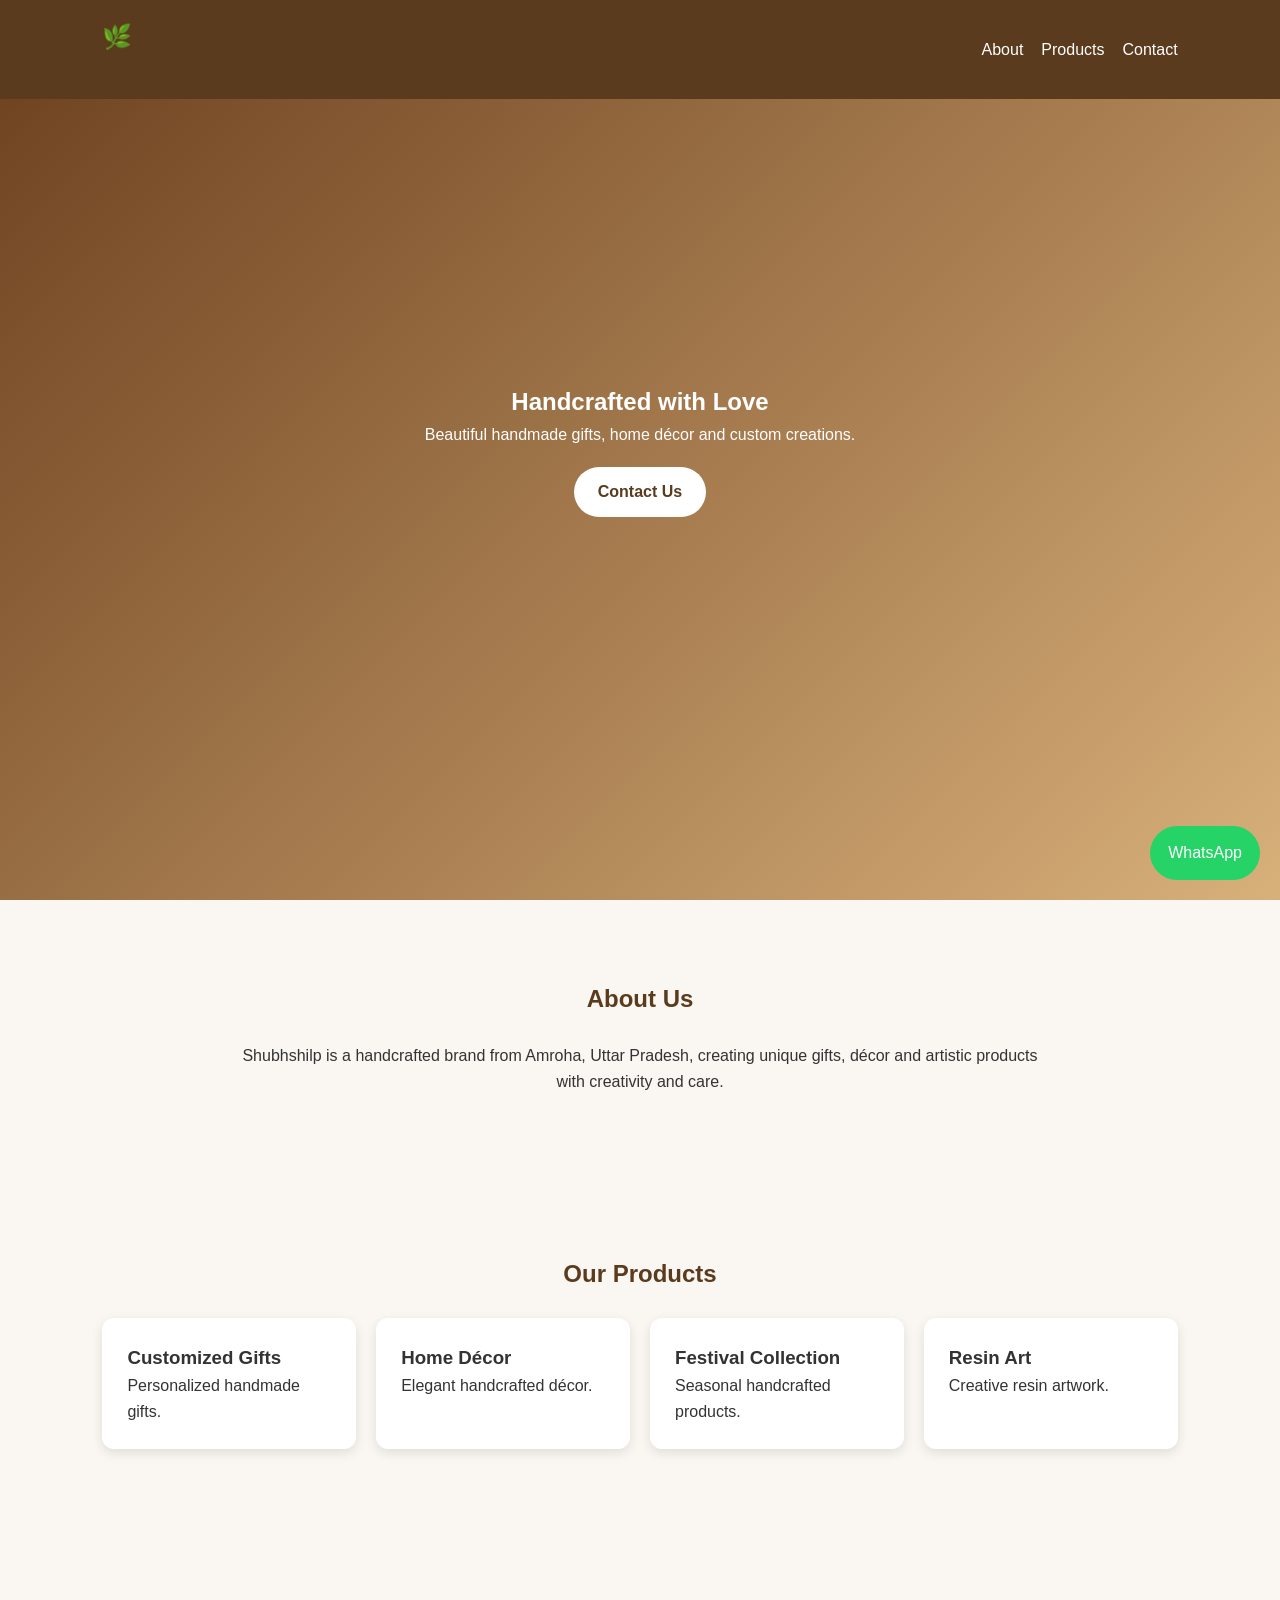
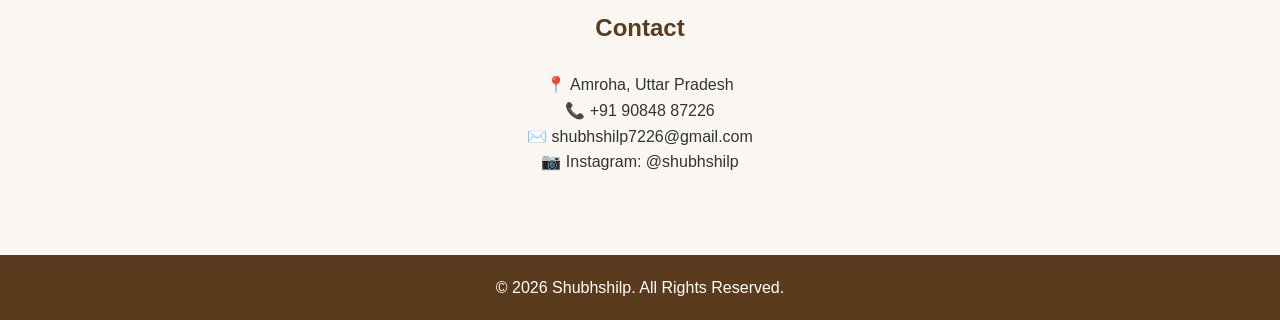
==== index.html @ 472c1803 "Add files via upload" ====
<!DOCTYPE html>
<html lang="en"><head><meta charset="UTF-8"><meta name="viewport" content="width=device-width,initial-scale=1">
<title>Shubhshilp | Handmade Crafts</title>
<style>
*{margin:0;padding:0;box-sizing:border-box}body{font-family:Arial,sans-serif;background:#faf7f2;color:#333;line-height:1.6}
header{position:fixed;top:0;width:100%;display:flex;justify-content:space-between;align-items:center;padding:18px 8%;background:#5b3b1d;color:#fff}
nav a{color:#fff;text-decoration:none;margin-left:18px}
.hero{height:100vh;display:flex;flex-direction:column;justify-content:center;align-items:center;text-align:center;background:linear-gradient(135deg,#6b3f1d,#d8b07a);color:#fff;padding:20px}
.btn{display:inline-block;margin-top:20px;background:#fff;color:#5b3b1d;padding:12px 24px;border-radius:30px;text-decoration:none;font-weight:bold}
section{padding:80px 8%}h2{text-align:center;margin-bottom:25px;color:#5b3b1d}
.grid{display:grid;grid-template-columns:repeat(auto-fit,minmax(220px,1fr));gap:20px}
.card{background:#fff;padding:25px;border-radius:12px;box-shadow:0 4px 12px rgba(0,0,0,.1)}
.contact{text-align:center}.wa{position:fixed;right:20px;bottom:20px;background:#25D366;color:#fff;text-decoration:none;padding:14px 18px;border-radius:30px}
footer{text-align:center;padding:20px;background:#5b3b1d;color:#fff}
@media(max-width:768px){header{flex-direction:column}.hero h1{font-size:2rem}}
</style></head>
<body>
<header><h2>🌿 Shubhshilp</h2><nav><a href="#about">About</a><a href="#products">Products</a><a href="#contact">Contact</a></nav></header>
<section class="hero"><h1>Handcrafted with Love</h1><p>Beautiful handmade gifts, home décor and custom creations.</p><a class="btn" href="#contact">Contact Us</a></section>
<section id="about"><h2>About Us</h2><p style="max-width:800px;margin:auto;text-align:center">Shubhshilp is a handcrafted brand from Amroha, Uttar Pradesh, creating unique gifts, décor and artistic products with creativity and care.</p></section>
<section id="products"><h2>Our Products</h2><div class="grid">
<div class="card"><h3>Customized Gifts</h3><p>Personalized handmade gifts.</p></div>
<div class="card"><h3>Home Décor</h3><p>Elegant handcrafted décor.</p></div>
<div class="card"><h3>Festival Collection</h3><p>Seasonal handcrafted products.</p></div>
<div class="card"><h3>Resin Art</h3><p>Creative resin artwork.</p></div>
</div></section>
<section id="contact" class="contact"><h2>Contact</h2>
<p>📍 Amroha, Uttar Pradesh</p>
<p>📞 +91 90848 87226</p>
<p>✉️ shubhshilp7226@gmail.com</p>
<p>📷 Instagram: @shubhshilp</p>
</section>
<a class="wa" href="https://wa.me/919084887226">WhatsApp</a>
<footer>© 2026 Shubhshilp. All Rights Reserved.</footer>
<script>
document.querySelectorAll('a[href^="#"]').forEach(a=>a.onclick=e=>{e.preventDefault();document.querySelector(a.getAttribute('href')).scrollIntoView({behavior:'smooth'});});
</script>
</body></html>
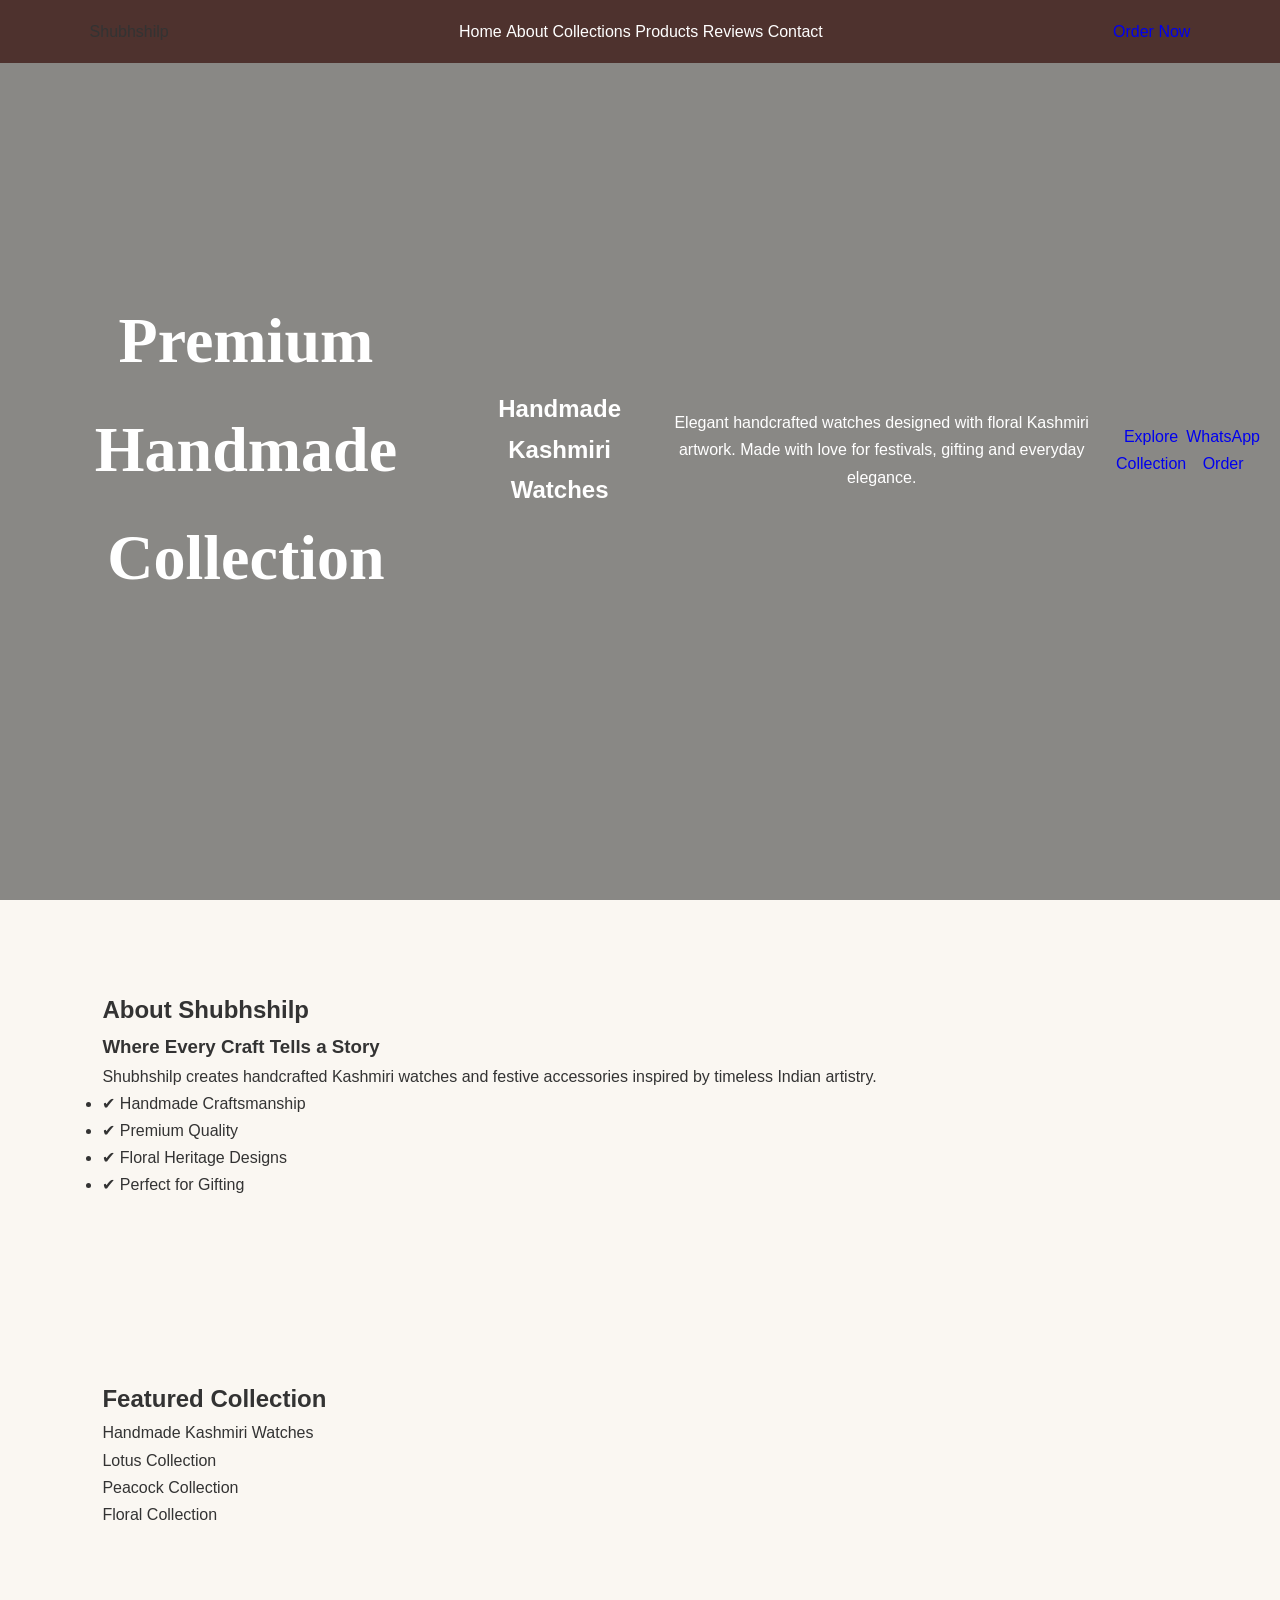
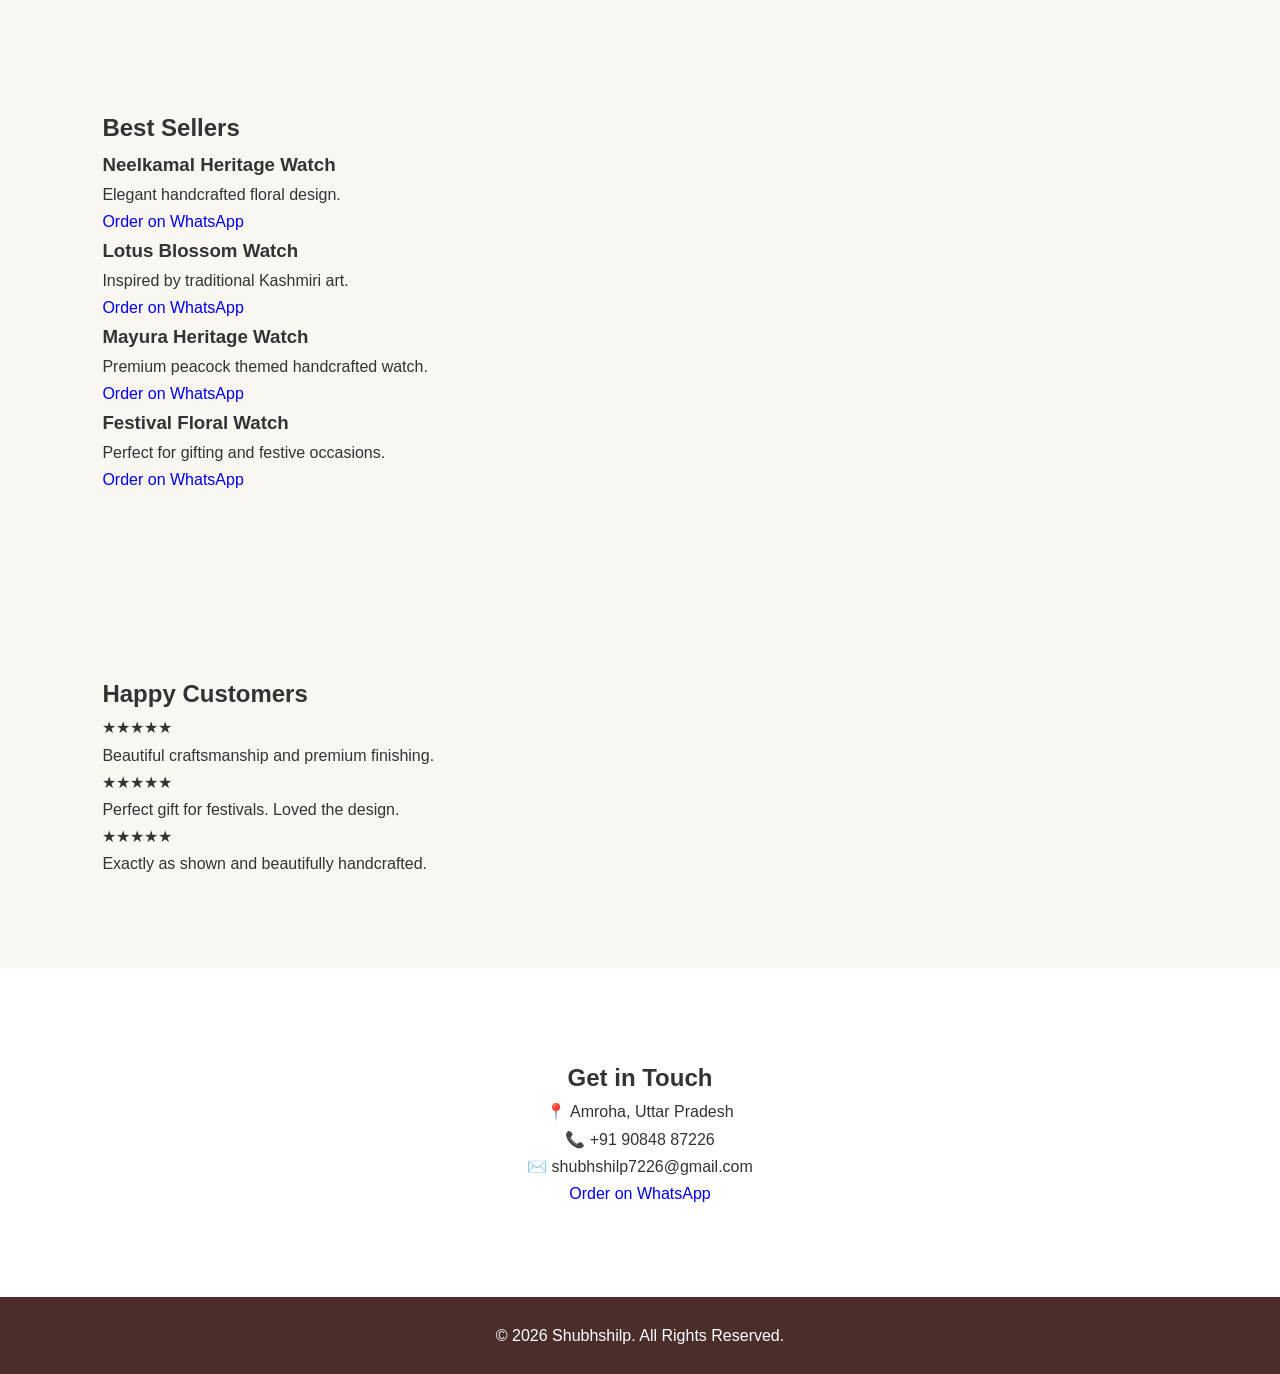
==== commit 7121adc1: "Add files via upload" ====
--- a/index.html
+++ b/index.html
@@ -1,38 +1,87 @@
 <!DOCTYPE html>
-<html lang="en"><head><meta charset="UTF-8"><meta name="viewport" content="width=device-width,initial-scale=1">
-<title>Shubhshilp | Handmade Crafts</title>
-<style>
-*{margin:0;padding:0;box-sizing:border-box}body{font-family:Arial,sans-serif;background:#faf7f2;color:#333;line-height:1.6}
-header{position:fixed;top:0;width:100%;display:flex;justify-content:space-between;align-items:center;padding:18px 8%;background:#5b3b1d;color:#fff}
-nav a{color:#fff;text-decoration:none;margin-left:18px}
-.hero{height:100vh;display:flex;flex-direction:column;justify-content:center;align-items:center;text-align:center;background:linear-gradient(135deg,#6b3f1d,#d8b07a);color:#fff;padding:20px}
-.btn{display:inline-block;margin-top:20px;background:#fff;color:#5b3b1d;padding:12px 24px;border-radius:30px;text-decoration:none;font-weight:bold}
-section{padding:80px 8%}h2{text-align:center;margin-bottom:25px;color:#5b3b1d}
-.grid{display:grid;grid-template-columns:repeat(auto-fit,minmax(220px,1fr));gap:20px}
-.card{background:#fff;padding:25px;border-radius:12px;box-shadow:0 4px 12px rgba(0,0,0,.1)}
-.contact{text-align:center}.wa{position:fixed;right:20px;bottom:20px;background:#25D366;color:#fff;text-decoration:none;padding:14px 18px;border-radius:30px}
-footer{text-align:center;padding:20px;background:#5b3b1d;color:#fff}
-@media(max-width:768px){header{flex-direction:column}.hero h1{font-size:2rem}}
-</style></head>
+<html lang="en">
+<head>
+<meta charset="UTF-8">
+<meta name="viewport" content="width=device-width, initial-scale=1.0">
+<title>Shubhshilp | Handmade Kashmiri Watches</title>
+<link rel="stylesheet" href="style.css">
+<script defer src="script.js"></script>
+</head>
 <body>
-<header><h2>🌿 Shubhshilp</h2><nav><a href="#about">About</a><a href="#products">Products</a><a href="#contact">Contact</a></nav></header>
-<section class="hero"><h1>Handcrafted with Love</h1><p>Beautiful handmade gifts, home décor and custom creations.</p><a class="btn" href="#contact">Contact Us</a></section>
-<section id="about"><h2>About Us</h2><p style="max-width:800px;margin:auto;text-align:center">Shubhshilp is a handcrafted brand from Amroha, Uttar Pradesh, creating unique gifts, décor and artistic products with creativity and care.</p></section>
-<section id="products"><h2>Our Products</h2><div class="grid">
-<div class="card"><h3>Customized Gifts</h3><p>Personalized handmade gifts.</p></div>
-<div class="card"><h3>Home Décor</h3><p>Elegant handcrafted décor.</p></div>
-<div class="card"><h3>Festival Collection</h3><p>Seasonal handcrafted products.</p></div>
-<div class="card"><h3>Resin Art</h3><p>Creative resin artwork.</p></div>
-</div></section>
-<section id="contact" class="contact"><h2>Contact</h2>
+
+<header class="header">
+<div class="logo">Shubhshilp</div>
+<nav>
+<a href="#home">Home</a>
+<a href="#about">About</a>
+<a href="#collections">Collections</a>
+<a href="#products">Products</a>
+<a href="#reviews">Reviews</a>
+<a href="#contact">Contact</a>
+</nav>
+<a href="https://wa.me/919084887226" class="btn">Order Now</a>
+</header>
+
+<section id="home" class="hero">
+<h1>Premium Handmade Collection</h1>
+<h2>Handmade Kashmiri Watches</h2>
+<p>Elegant handcrafted watches designed with floral Kashmiri artwork. Made with love for festivals, gifting and everyday elegance.</p>
+<a href="#products" class="btn">Explore Collection</a>
+<a href="https://wa.me/919084887226" class="btn">WhatsApp Order</a>
+</section>
+
+<section id="about">
+<h2>About Shubhshilp</h2>
+<h3>Where Every Craft Tells a Story</h3>
+<p>Shubhshilp creates handcrafted Kashmiri watches and festive accessories inspired by timeless Indian artistry.</p>
+<ul>
+<li>✔ Handmade Craftsmanship</li>
+<li>✔ Premium Quality</li>
+<li>✔ Floral Heritage Designs</li>
+<li>✔ Perfect for Gifting</li>
+</ul>
+</section>
+
+<section id="collections">
+<h2>Featured Collection</h2>
+<div class="cards">
+<div class="card">Handmade Kashmiri Watches</div>
+<div class="card">Lotus Collection</div>
+<div class="card">Peacock Collection</div>
+<div class="card">Floral Collection</div>
+</div>
+</section>
+
+<section id="products">
+<h2>Best Sellers</h2>
+<div class="cards">
+<div class="card"><h3>Neelkamal Heritage Watch</h3><p>Elegant handcrafted floral design.</p><a href="https://wa.me/919084887226">Order on WhatsApp</a></div>
+<div class="card"><h3>Lotus Blossom Watch</h3><p>Inspired by traditional Kashmiri art.</p><a href="https://wa.me/919084887226">Order on WhatsApp</a></div>
+<div class="card"><h3>Mayura Heritage Watch</h3><p>Premium peacock themed handcrafted watch.</p><a href="https://wa.me/919084887226">Order on WhatsApp</a></div>
+<div class="card"><h3>Festival Floral Watch</h3><p>Perfect for gifting and festive occasions.</p><a href="https://wa.me/919084887226">Order on WhatsApp</a></div>
+</div>
+</section>
+
+<section id="reviews">
+<h2>Happy Customers</h2>
+<div class="cards">
+<div class="card">★★★★★<p>Beautiful craftsmanship and premium finishing.</p></div>
+<div class="card">★★★★★<p>Perfect gift for festivals. Loved the design.</p></div>
+<div class="card">★★★★★<p>Exactly as shown and beautifully handcrafted.</p></div>
+</div>
+</section>
+
+<section id="contact">
+<h2>Get in Touch</h2>
 <p>📍 Amroha, Uttar Pradesh</p>
 <p>📞 +91 90848 87226</p>
 <p>✉️ shubhshilp7226@gmail.com</p>
-<p>📷 Instagram: @shubhshilp</p>
+<a href="https://wa.me/919084887226" class="btn">Order on WhatsApp</a>
 </section>
-<a class="wa" href="https://wa.me/919084887226">WhatsApp</a>
-<footer>© 2026 Shubhshilp. All Rights Reserved.</footer>
-<script>
-document.querySelectorAll('a[href^="#"]').forEach(a=>a.onclick=e=>{e.preventDefault();document.querySelector(a.getAttribute('href')).scrollIntoView({behavior:'smooth'});});
-</script>
-</body></html>+
+<footer>
+<p>© 2026 Shubhshilp. All Rights Reserved.</p>
+</footer>
+
+</body>
+</html>
--- a/style.css
+++ b/style.css
@@ -0,0 +1,194 @@
+/* ========= SHUBHSHILP PREMIUM ========= */
+*{margin:0;padding:0;box-sizing:border-box}
+html{scroll-behavior:smooth}
+body{
+font-family:'Poppins',sans-serif;
+background:#faf7f2;
+color:#333;
+line-height:1.7;
+}
+img{max-width:100%;display:block}
+a{text-decoration:none}
+
+.header{
+position:fixed;
+top:0;
+left:0;
+width:100%;
+display:flex;
+justify-content:space-between;
+align-items:center;
+padding:18px 7%;
+background:rgba(75,46,42,.95);
+backdrop-filter:blur(8px);
+z-index:1000;
+}
+
+.logo{display:flex;align-items:center;gap:10px}
+.logo img{width:55px;height:55px;border-radius:50%}
+.logo h2{
+font-family:'Cinzel',serif;
+color:#fff;
+}
+
+nav ul{
+display:flex;
+list-style:none;
+gap:28px;
+}
+
+nav a{
+color:#fff;
+font-weight:500;
+transition:.3s;
+}
+
+nav a:hover{color:#d8b46b}
+
+.order-btn,
+.primary-btn{
+background:#c8a24a;
+color:#fff;
+padding:12px 24px;
+border-radius:30px;
+transition:.3s;
+display:inline-block;
+}
+
+.secondary-btn{
+border:2px solid #fff;
+padding:12px 24px;
+border-radius:30px;
+color:#fff;
+display:inline-block;
+margin-left:12px;
+}
+
+.order-btn:hover,
+.primary-btn:hover{
+background:#a27d28;
+}
+
+.hero{
+height:100vh;
+display:flex;
+justify-content:center;
+align-items:center;
+text-align:center;
+padding:120px 20px;
+background:linear-gradient(rgba(0,0,0,.45),rgba(0,0,0,.45)),url("images/hero.jpg") center/cover;
+color:#fff;
+}
+
+.hero h1{
+font-family:'Cinzel',serif;
+font-size:4rem;
+margin:15px 0;
+}
+
+.hero span{color:#e7c46c}
+
+.container{
+max-width:1200px;
+margin:auto;
+display:grid;
+grid-template-columns:1fr 1fr;
+gap:50px;
+align-items:center;
+}
+
+section{padding:90px 8%}
+
+.section-title{
+text-align:center;
+margin-bottom:50px;
+}
+
+.section-title h5{
+color:#b68d35;
+letter-spacing:2px;
+}
+
+.section-title h2{
+font-family:'Cinzel',serif;
+font-size:2.4rem;
+color:#4b2e2a;
+}
+
+.collection-grid,
+.products-grid,
+.review-grid{
+display:grid;
+grid-template-columns:repeat(auto-fit,minmax(250px,1fr));
+gap:28px;
+}
+
+.collection-card,
+.product-card,
+.review-card{
+background:#fff;
+border-radius:18px;
+overflow:hidden;
+box-shadow:0 10px 25px rgba(0,0,0,.08);
+transition:.35s;
+}
+
+.collection-card:hover,
+.product-card:hover,
+.review-card:hover{
+transform:translateY(-8px);
+}
+
+.collection-card h3,
+.product-card h3{
+padding:18px;
+font-family:'Cinzel',serif;
+}
+
+.product-card p,
+.review-card p{
+padding:0 18px 18px;
+}
+
+.buy-btn{
+display:block;
+margin:0 18px 18px;
+background:#25D366;
+color:#fff;
+text-align:center;
+padding:12px;
+border-radius:10px;
+}
+
+#contact{
+text-align:center;
+background:#fff;
+}
+
+footer{
+background:#4b2e2a;
+color:#fff;
+text-align:center;
+padding:25px;
+}
+
+@media(max-width:900px){
+.container{grid-template-columns:1fr}
+.header{
+flex-direction:column;
+gap:12px;
+}
+nav ul{
+flex-wrap:wrap;
+justify-content:center;
+gap:14px;
+}
+.hero h1{font-size:2.5rem}
+.hero-buttons{
+display:flex;
+flex-direction:column;
+gap:12px;
+align-items:center;
+}
+.secondary-btn{margin-left:0}
+}
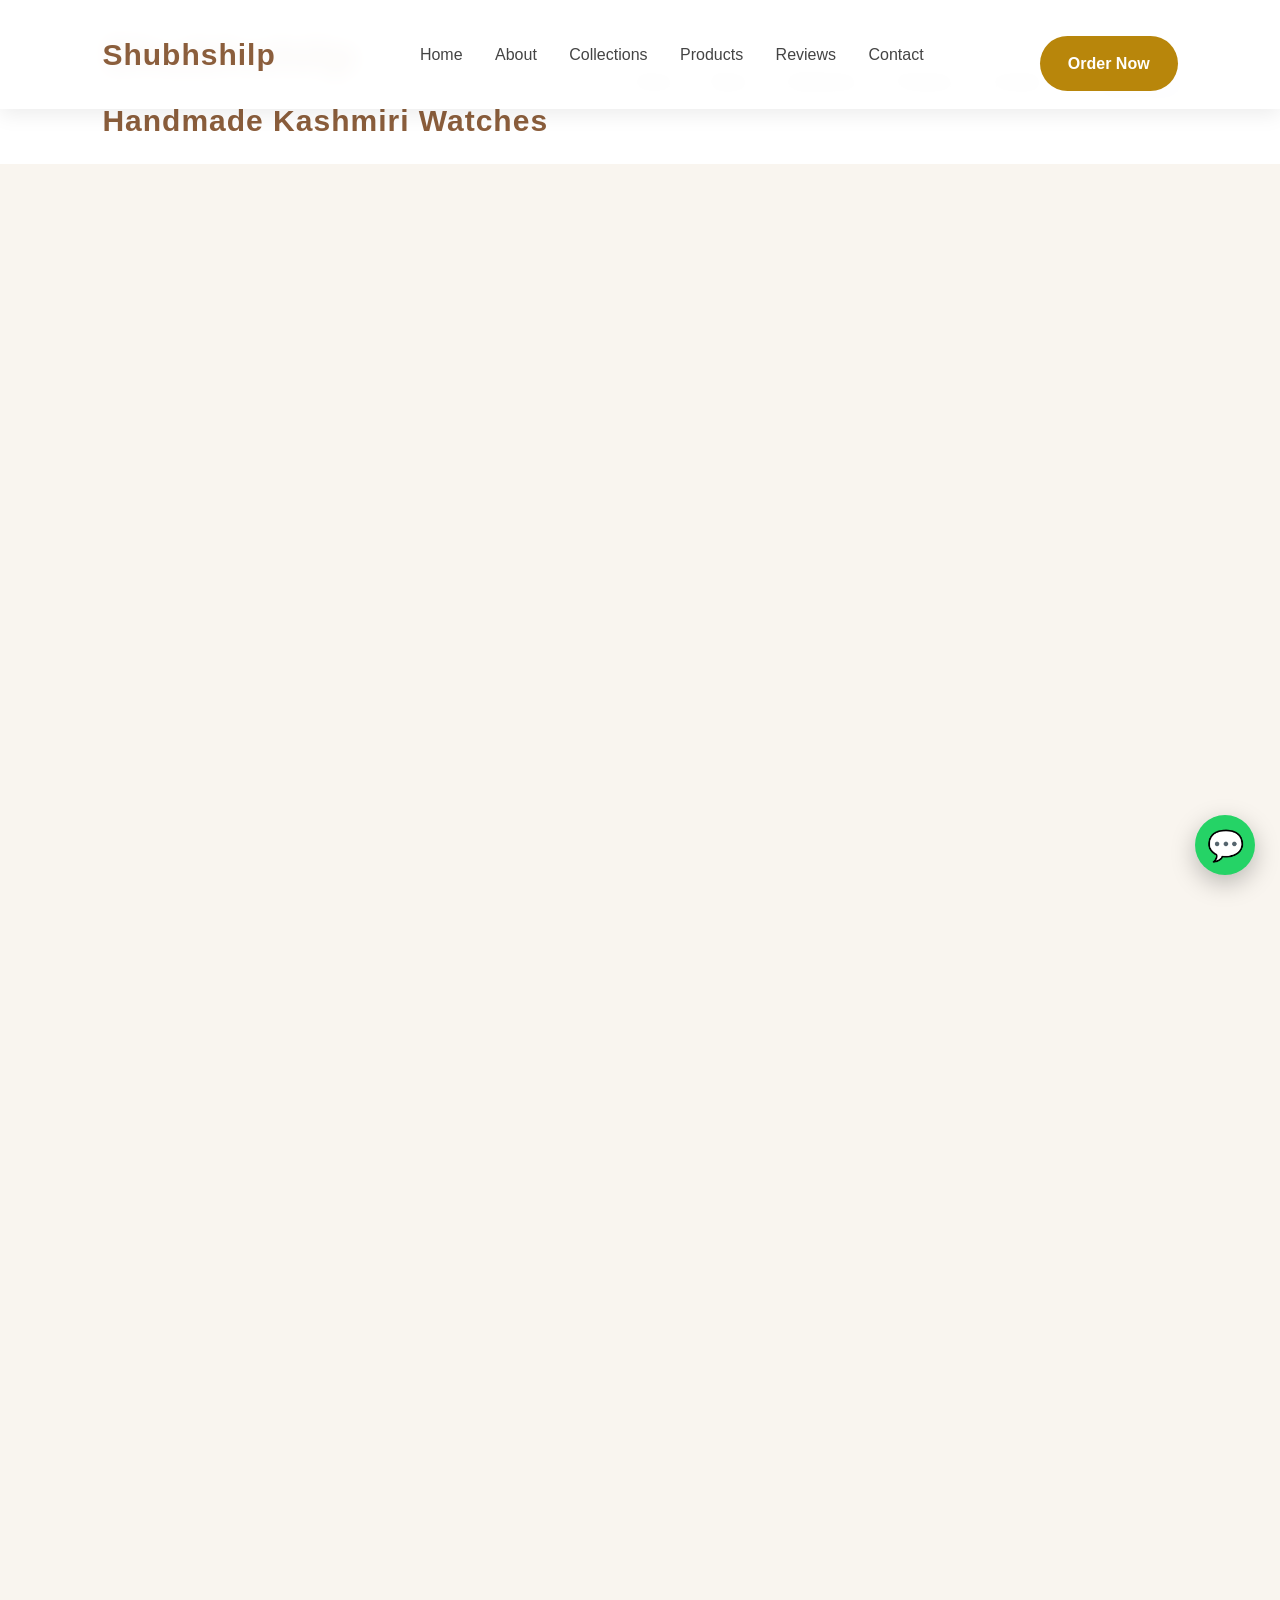
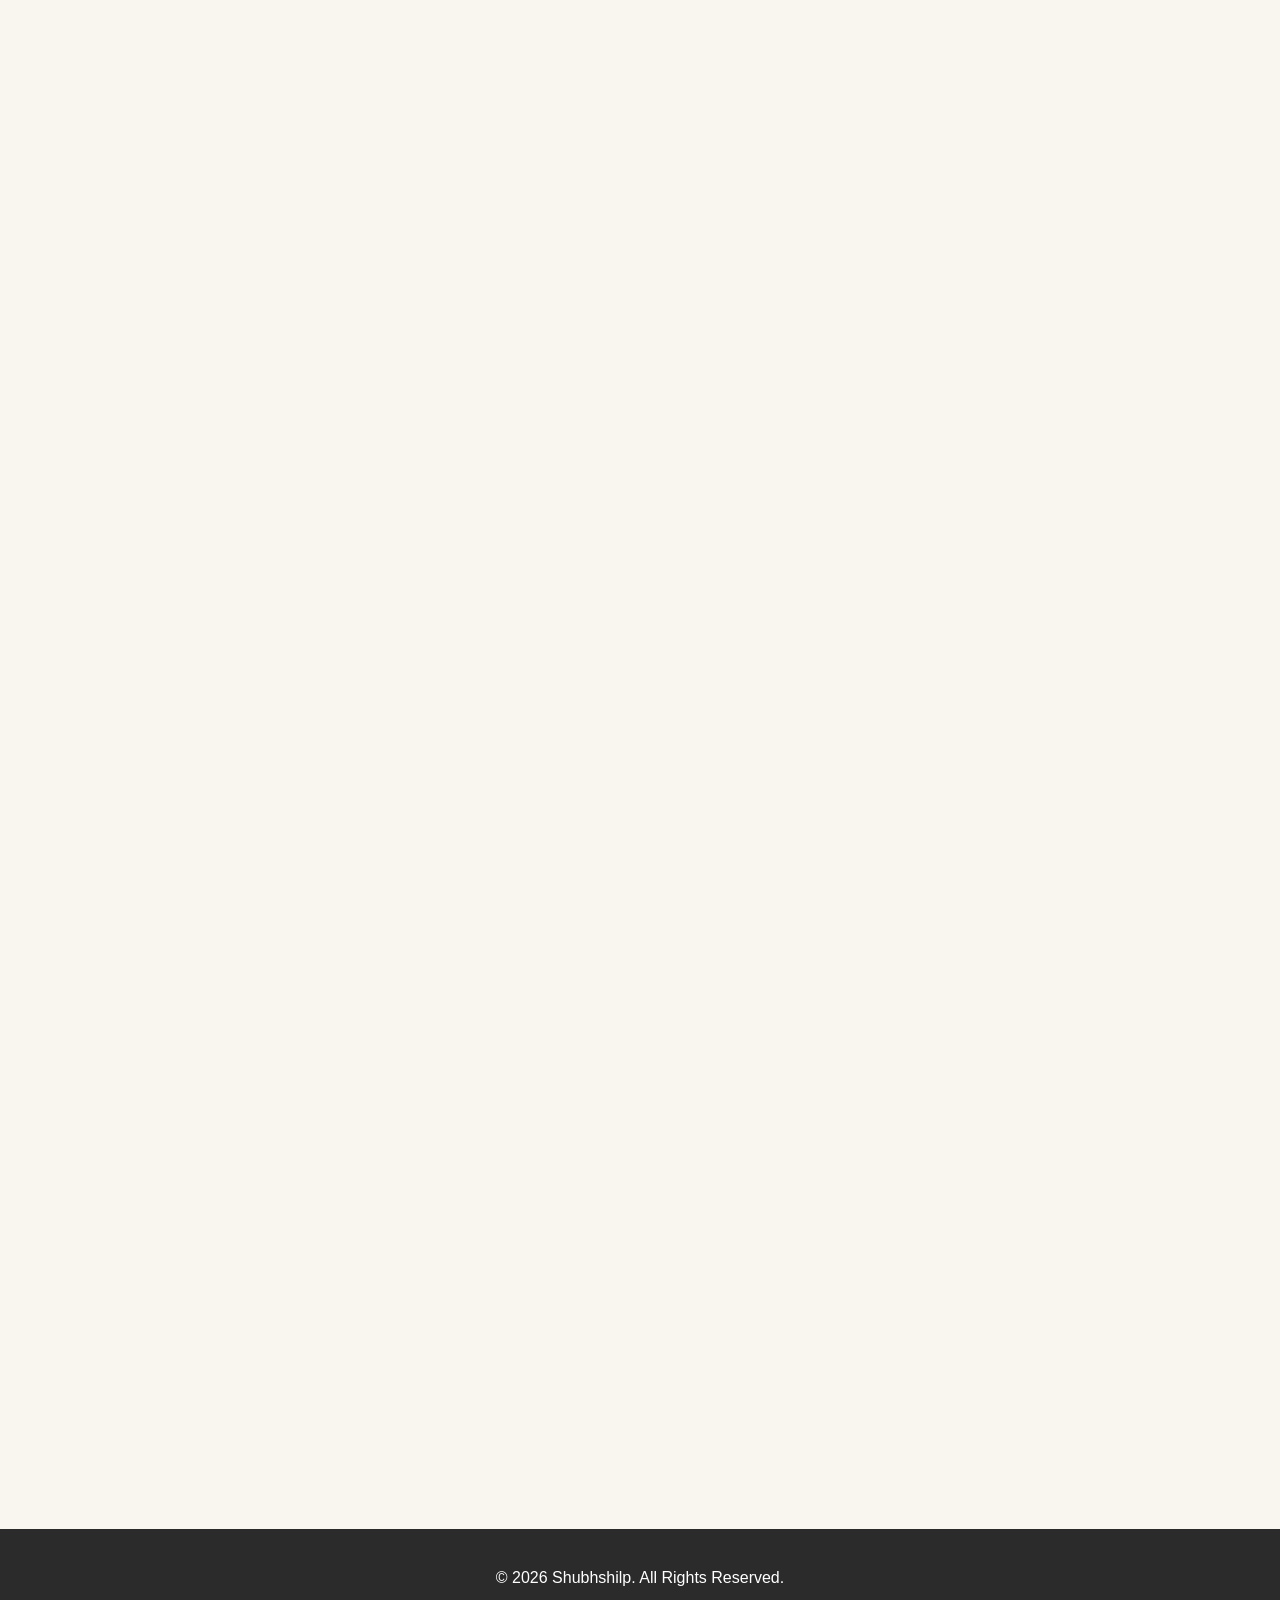
==== commit 70c6d07e: "Update index.html" ====
--- a/index.html
+++ b/index.html
@@ -1,4 +1,135 @@
 <!DOCTYPE html>
+<html lang="en">
+<head>
+<meta charset="UTF-8">
+<meta name="viewport" content="width=device-width, initial-scale=1.0">
+
+<title>Shubhshilp | Handmade Kashmiri Watches</title>
+
+<meta name="description" content="Premium Handmade Kashmiri Watches & Handcrafted Gift Collections">
+
+<link rel="preconnect" href="https://fonts.googleapis.com">
+<link rel="preconnect" href="https://fonts.gstatic.com" crossorigin>
+
+<link href="https://fonts.googleapis.com/css2?family=Cinzel:wght@500;600;700&family=Poppins:wght@300;400;500;600&display=swap" rel="stylesheet">
+
+<link rel="stylesheet" href="style.css">
+<script defer src="script.js"></script>
+</head>
+
+<body>
+
+<header class="header">
+
+<div class="logo">
+<h2>Shubhshilp</h2>
+<p>Handmade Kashmiri Watches</p>
+</div>
+
+<nav>
+
+<a href="#home">Home</a>
+
+<a href="#about">About</a>
+
+<a href="#collections">Collections</a>
+
+<a href="#products">Products</a>
+
+<a href="#contact">Contact</a>
+
+</nav>
+
+<a class="order-btn" href="https://wa.me/919084887226">
+Order Now
+</a>
+
+</header>
+
+<section id="home" class="hero">
+
+<div class="hero-content">
+
+<h4>Premium Handmade Collection</h4>
+
+<h1>
+Where Every Craft
+<span>Tells A Story</span>
+</h1>
+
+<p>
+Elegant handcrafted Kashmiri watches inspired by timeless Indian artistry.
+Perfect for gifting, festivals and everyday elegance.
+</p>
+
+<div class="hero-buttons">
+
+<a href="#products" class="primary-btn">
+Explore Collection
+</a>
+
+<a href="https://wa.me/919084887226"
+class="secondary-btn">
+
+WhatsApp Order
+
+</a>
+
+</div>
+
+</div>
+
+<div class="scroll-indicator">
+Scroll ↓
+</div>
+
+</section>
+
+<section id="about">
+
+<div class="container">
+
+<div class="about-content">
+
+<h5>About Us</h5>
+
+<h2>Crafted With Tradition & Passion</h2>
+
+<p>
+
+Shubhshilp celebrates the beauty of Kashmiri craftsmanship by creating
+handmade floral watches that blend traditional artistry with modern elegance.
+
+Every piece is carefully handcrafted to make every celebration memorable.
+
+</p>
+
+<ul>
+
+<li>✔ Handmade Craftsmanship</li>
+
+<li>✔ Premium Quality</li>
+
+<li>✔ Elegant Floral Designs</li>
+
+<li>✔ Perfect Gift Collection</li>
+
+</ul>
+
+</div>
+
+<div class="about-image">
+
+<img src="images/hero.jpg" alt="Handmade Kashmiri Watch">
+
+</div>
+
+</div>
+
+</section>
+  
+  
+  <!DOCTYPE html>
 <html lang="en">
 <head>
 <meta charset="UTF-8">
@@ -85,3 +216,4 @@
 
 </body>
 </html>
+<!-- Update -->
--- a/style.css
+++ b/style.css
@@ -1,14 +1,23 @@
-/* ========= SHUBHSHILP PREMIUM ========= */
-*{margin:0;padding:0;box-sizing:border-box}
-html{scroll-behavior:smooth}
+/* ===== SHUBHSHILP V2.0 ===== */
+
+*{
+margin:0;
+padding:0;
+box-sizing:border-box;
+font-family:'Poppins',sans-serif;
+}
+
+html{
+scroll-behavior:smooth;
+}
+
 body{
-font-family:'Poppins',sans-serif;
-background:#faf7f2;
+background:#f9f5ef;
 color:#333;
 line-height:1.7;
 }
-img{max-width:100%;display:block}
-a{text-decoration:none}
+
+/* HEADER */
 
 .header{
 position:fixed;
@@ -18,177 +27,182 @@
 display:flex;
 justify-content:space-between;
 align-items:center;
-padding:18px 7%;
-background:rgba(75,46,42,.95);
-backdrop-filter:blur(8px);
+padding:18px 8%;
+background:rgba(255,255,255,.95);
+backdrop-filter:blur(10px);
 z-index:1000;
-}
-
-.logo{display:flex;align-items:center;gap:10px}
-.logo img{width:55px;height:55px;border-radius:50%}
-.logo h2{
-font-family:'Cinzel',serif;
-color:#fff;
-}
-
-nav ul{
-display:flex;
-list-style:none;
-gap:28px;
+box-shadow:0 5px 20px rgba(0,0,0,.08);
+}
+
+.logo{
+font-size:30px;
+font-weight:700;
+color:#8b5e3c;
+letter-spacing:1px;
 }
 
 nav a{
-color:#fff;
+text-decoration:none;
+margin-left:28px;
+color:#444;
 font-weight:500;
 transition:.3s;
 }
 
-nav a:hover{color:#d8b46b}
-
-.order-btn,
-.primary-btn{
-background:#c8a24a;
-color:#fff;
-padding:12px 24px;
-border-radius:30px;
+nav a:hover{
+color:#b8860b;
+}
+
+/* BUTTON */
+
+.btn{
+display:inline-block;
+margin-top:18px;
+padding:14px 28px;
+background:#b8860b;
+color:white;
+text-decoration:none;
+border-radius:40px;
 transition:.3s;
-display:inline-block;
-}
-
-.secondary-btn{
-border:2px solid #fff;
-padding:12px 24px;
-border-radius:30px;
-color:#fff;
-display:inline-block;
-margin-left:12px;
-}
-
-.order-btn:hover,
-.primary-btn:hover{
-background:#a27d28;
-}
+font-weight:600;
+}
+
+.btn:hover{
+background:#8b6508;
+transform:translateY(-3px);
+}
+
+/* HERO */
 
 .hero{
 height:100vh;
 display:flex;
+flex-direction:column;
 justify-content:center;
 align-items:center;
 text-align:center;
-padding:120px 20px;
-background:linear-gradient(rgba(0,0,0,.45),rgba(0,0,0,.45)),url("images/hero.jpg") center/cover;
-color:#fff;
+padding:40px;
+background:linear-gradient(rgba(0,0,0,.45),rgba(0,0,0,.45)),
+url("images/hero.jpg") center/cover;
+color:white;
 }
 
 .hero h1{
-font-family:'Cinzel',serif;
-font-size:4rem;
-margin:15px 0;
-}
-
-.hero span{color:#e7c46c}
-
-.container{
-max-width:1200px;
-margin:auto;
+font-size:60px;
+margin-bottom:20px;
+}
+
+.hero p{
+font-size:22px;
+max-width:750px;
+}
+
+/* SECTIONS */
+
+section{
+padding:90px 10%;
+}
+
+section h2{
+text-align:center;
+font-size:42px;
+color:#8b5e3c;
+margin-bottom:45px;
+}
+
+/* PRODUCT GRID */
+
+.cards{
 display:grid;
-grid-template-columns:1fr 1fr;
-gap:50px;
-align-items:center;
-}
-
-section{padding:90px 8%}
-
-.section-title{
+grid-template-columns:repeat(auto-fit,minmax(280px,1fr));
+gap:30px;
+}
+
+.card{
+background:white;
+border-radius:20px;
+overflow:hidden;
+box-shadow:0 10px 30px rgba(0,0,0,.08);
+transition:.35s;
+}
+
+.card:hover{
+transform:translateY(-10px);
+}
+
+.card img{
+width:100%;
+height:260px;
+object-fit:cover;
+}
+
+.card h3{
+padding:18px;
+font-size:24px;
+color:#8b5e3c;
+}
+
+.card p{
+padding:0 18px 22px;
+}
+
+/* REVIEW */
+
+.review{
+background:white;
+padding:25px;
+border-left:5px solid #b8860b;
+border-radius:12px;
+}
+
+/* FOOTER */
+
+footer{
+background:#2b2b2b;
+color:white;
 text-align:center;
-margin-bottom:50px;
-}
-
-.section-title h5{
-color:#b68d35;
-letter-spacing:2px;
-}
-
-.section-title h2{
-font-family:'Cinzel',serif;
-font-size:2.4rem;
-color:#4b2e2a;
-}
-
-.collection-grid,
-.products-grid,
-.review-grid{
-display:grid;
-grid-template-columns:repeat(auto-fit,minmax(250px,1fr));
-gap:28px;
-}
-
-.collection-card,
-.product-card,
-.review-card{
-background:#fff;
-border-radius:18px;
-overflow:hidden;
-box-shadow:0 10px 25px rgba(0,0,0,.08);
-transition:.35s;
-}
-
-.collection-card:hover,
-.product-card:hover,
-.review-card:hover{
-transform:translateY(-8px);
-}
-
-.collection-card h3,
-.product-card h3{
-padding:18px;
-font-family:'Cinzel',serif;
-}
-
-.product-card p,
-.review-card p{
-padding:0 18px 18px;
-}
-
-.buy-btn{
-display:block;
-margin:0 18px 18px;
-background:#25D366;
-color:#fff;
-text-align:center;
-padding:12px;
-border-radius:10px;
-}
-
-#contact{
-text-align:center;
-background:#fff;
-}
-
-footer{
-background:#4b2e2a;
-color:#fff;
-text-align:center;
-padding:25px;
-}
-
-@media(max-width:900px){
-.container{grid-template-columns:1fr}
+padding:35px;
+margin-top:50px;
+}
+
+/* MOBILE */
+
+@media(max-width:768px){
+
 .header{
 flex-direction:column;
-gap:12px;
-}
-nav ul{
-flex-wrap:wrap;
-justify-content:center;
-gap:14px;
-}
-.hero h1{font-size:2.5rem}
-.hero-buttons{
-display:flex;
-flex-direction:column;
-gap:12px;
-align-items:center;
-}
-.secondary-btn{margin-left:0}
-}
+padding:15px;
+}
+
+nav{
+margin-top:15px;
+}
+
+nav a{
+display:inline-block;
+margin:8px;
+}
+
+.hero h1{
+font-size:36px;
+}
+
+.hero p{
+font-size:18px;
+}
+
+section{
+padding:70px 20px;
+}
+
+}
+.hidden{
+opacity:0;
+transform:translateY(50px);
+transition:all .8s ease;
+}
+
+.show{
+opacity:1;
+transform:translateY(0);
+}
--- a/style.css
+++ b/style.css
@@ -1,14 +1,23 @@
-/* ========= SHUBHSHILP PREMIUM ========= */
-*{margin:0;padding:0;box-sizing:border-box}
-html{scroll-behavior:smooth}
+/* ===== SHUBHSHILP V2.0 ===== */
+
+*{
+margin:0;
+padding:0;
+box-sizing:border-box;
+font-family:'Poppins',sans-serif;
+}
+
+html{
+scroll-behavior:smooth;
+}
+
 body{
-font-family:'Poppins',sans-serif;
-background:#faf7f2;
+background:#f9f5ef;
 color:#333;
 line-height:1.7;
 }
-img{max-width:100%;display:block}
-a{text-decoration:none}
+
+/* HEADER */
 
 .header{
 position:fixed;
@@ -18,177 +27,182 @@
 display:flex;
 justify-content:space-between;
 align-items:center;
-padding:18px 7%;
-background:rgba(75,46,42,.95);
-backdrop-filter:blur(8px);
+padding:18px 8%;
+background:rgba(255,255,255,.95);
+backdrop-filter:blur(10px);
 z-index:1000;
-}
-
-.logo{display:flex;align-items:center;gap:10px}
-.logo img{width:55px;height:55px;border-radius:50%}
-.logo h2{
-font-family:'Cinzel',serif;
-color:#fff;
-}
-
-nav ul{
-display:flex;
-list-style:none;
-gap:28px;
+box-shadow:0 5px 20px rgba(0,0,0,.08);
+}
+
+.logo{
+font-size:30px;
+font-weight:700;
+color:#8b5e3c;
+letter-spacing:1px;
 }
 
 nav a{
-color:#fff;
+text-decoration:none;
+margin-left:28px;
+color:#444;
 font-weight:500;
 transition:.3s;
 }
 
-nav a:hover{color:#d8b46b}
-
-.order-btn,
-.primary-btn{
-background:#c8a24a;
-color:#fff;
-padding:12px 24px;
-border-radius:30px;
+nav a:hover{
+color:#b8860b;
+}
+
+/* BUTTON */
+
+.btn{
+display:inline-block;
+margin-top:18px;
+padding:14px 28px;
+background:#b8860b;
+color:white;
+text-decoration:none;
+border-radius:40px;
 transition:.3s;
-display:inline-block;
-}
-
-.secondary-btn{
-border:2px solid #fff;
-padding:12px 24px;
-border-radius:30px;
-color:#fff;
-display:inline-block;
-margin-left:12px;
-}
-
-.order-btn:hover,
-.primary-btn:hover{
-background:#a27d28;
-}
+font-weight:600;
+}
+
+.btn:hover{
+background:#8b6508;
+transform:translateY(-3px);
+}
+
+/* HERO */
 
 .hero{
 height:100vh;
 display:flex;
+flex-direction:column;
 justify-content:center;
 align-items:center;
 text-align:center;
-padding:120px 20px;
-background:linear-gradient(rgba(0,0,0,.45),rgba(0,0,0,.45)),url("images/hero.jpg") center/cover;
-color:#fff;
+padding:40px;
+background:linear-gradient(rgba(0,0,0,.45),rgba(0,0,0,.45)),
+url("images/hero.jpg") center/cover;
+color:white;
 }
 
 .hero h1{
-font-family:'Cinzel',serif;
-font-size:4rem;
-margin:15px 0;
-}
-
-.hero span{color:#e7c46c}
-
-.container{
-max-width:1200px;
-margin:auto;
+font-size:60px;
+margin-bottom:20px;
+}
+
+.hero p{
+font-size:22px;
+max-width:750px;
+}
+
+/* SECTIONS */
+
+section{
+padding:90px 10%;
+}
+
+section h2{
+text-align:center;
+font-size:42px;
+color:#8b5e3c;
+margin-bottom:45px;
+}
+
+/* PRODUCT GRID */
+
+.cards{
 display:grid;
-grid-template-columns:1fr 1fr;
-gap:50px;
-align-items:center;
-}
-
-section{padding:90px 8%}
-
-.section-title{
+grid-template-columns:repeat(auto-fit,minmax(280px,1fr));
+gap:30px;
+}
+
+.card{
+background:white;
+border-radius:20px;
+overflow:hidden;
+box-shadow:0 10px 30px rgba(0,0,0,.08);
+transition:.35s;
+}
+
+.card:hover{
+transform:translateY(-10px);
+}
+
+.card img{
+width:100%;
+height:260px;
+object-fit:cover;
+}
+
+.card h3{
+padding:18px;
+font-size:24px;
+color:#8b5e3c;
+}
+
+.card p{
+padding:0 18px 22px;
+}
+
+/* REVIEW */
+
+.review{
+background:white;
+padding:25px;
+border-left:5px solid #b8860b;
+border-radius:12px;
+}
+
+/* FOOTER */
+
+footer{
+background:#2b2b2b;
+color:white;
 text-align:center;
-margin-bottom:50px;
-}
-
-.section-title h5{
-color:#b68d35;
-letter-spacing:2px;
-}
-
-.section-title h2{
-font-family:'Cinzel',serif;
-font-size:2.4rem;
-color:#4b2e2a;
-}
-
-.collection-grid,
-.products-grid,
-.review-grid{
-display:grid;
-grid-template-columns:repeat(auto-fit,minmax(250px,1fr));
-gap:28px;
-}
-
-.collection-card,
-.product-card,
-.review-card{
-background:#fff;
-border-radius:18px;
-overflow:hidden;
-box-shadow:0 10px 25px rgba(0,0,0,.08);
-transition:.35s;
-}
-
-.collection-card:hover,
-.product-card:hover,
-.review-card:hover{
-transform:translateY(-8px);
-}
-
-.collection-card h3,
-.product-card h3{
-padding:18px;
-font-family:'Cinzel',serif;
-}
-
-.product-card p,
-.review-card p{
-padding:0 18px 18px;
-}
-
-.buy-btn{
-display:block;
-margin:0 18px 18px;
-background:#25D366;
-color:#fff;
-text-align:center;
-padding:12px;
-border-radius:10px;
-}
-
-#contact{
-text-align:center;
-background:#fff;
-}
-
-footer{
-background:#4b2e2a;
-color:#fff;
-text-align:center;
-padding:25px;
-}
-
-@media(max-width:900px){
-.container{grid-template-columns:1fr}
+padding:35px;
+margin-top:50px;
+}
+
+/* MOBILE */
+
+@media(max-width:768px){
+
 .header{
 flex-direction:column;
-gap:12px;
-}
-nav ul{
-flex-wrap:wrap;
-justify-content:center;
-gap:14px;
-}
-.hero h1{font-size:2.5rem}
-.hero-buttons{
-display:flex;
-flex-direction:column;
-gap:12px;
-align-items:center;
-}
-.secondary-btn{margin-left:0}
-}
+padding:15px;
+}
+
+nav{
+margin-top:15px;
+}
+
+nav a{
+display:inline-block;
+margin:8px;
+}
+
+.hero h1{
+font-size:36px;
+}
+
+.hero p{
+font-size:18px;
+}
+
+section{
+padding:70px 20px;
+}
+
+}
+.hidden{
+opacity:0;
+transform:translateY(50px);
+transition:all .8s ease;
+}
+
+.show{
+opacity:1;
+transform:translateY(0);
+}
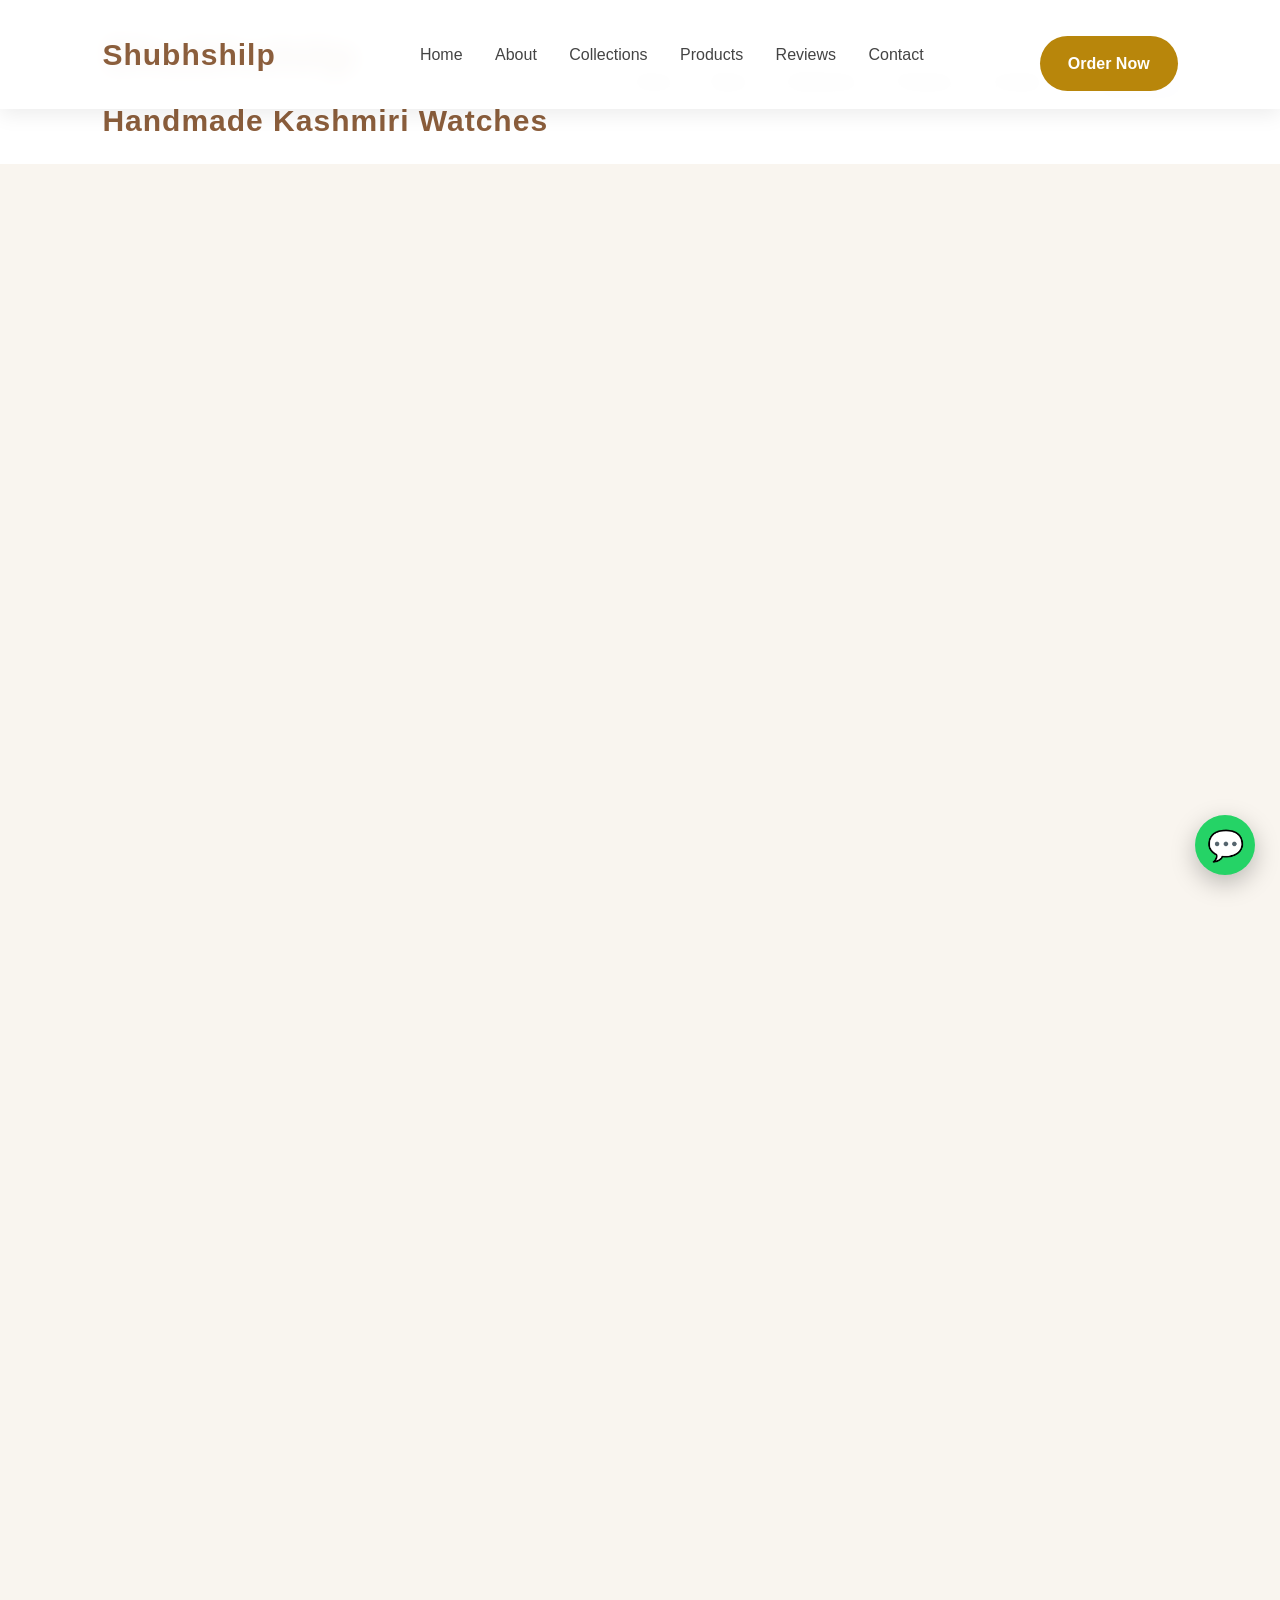
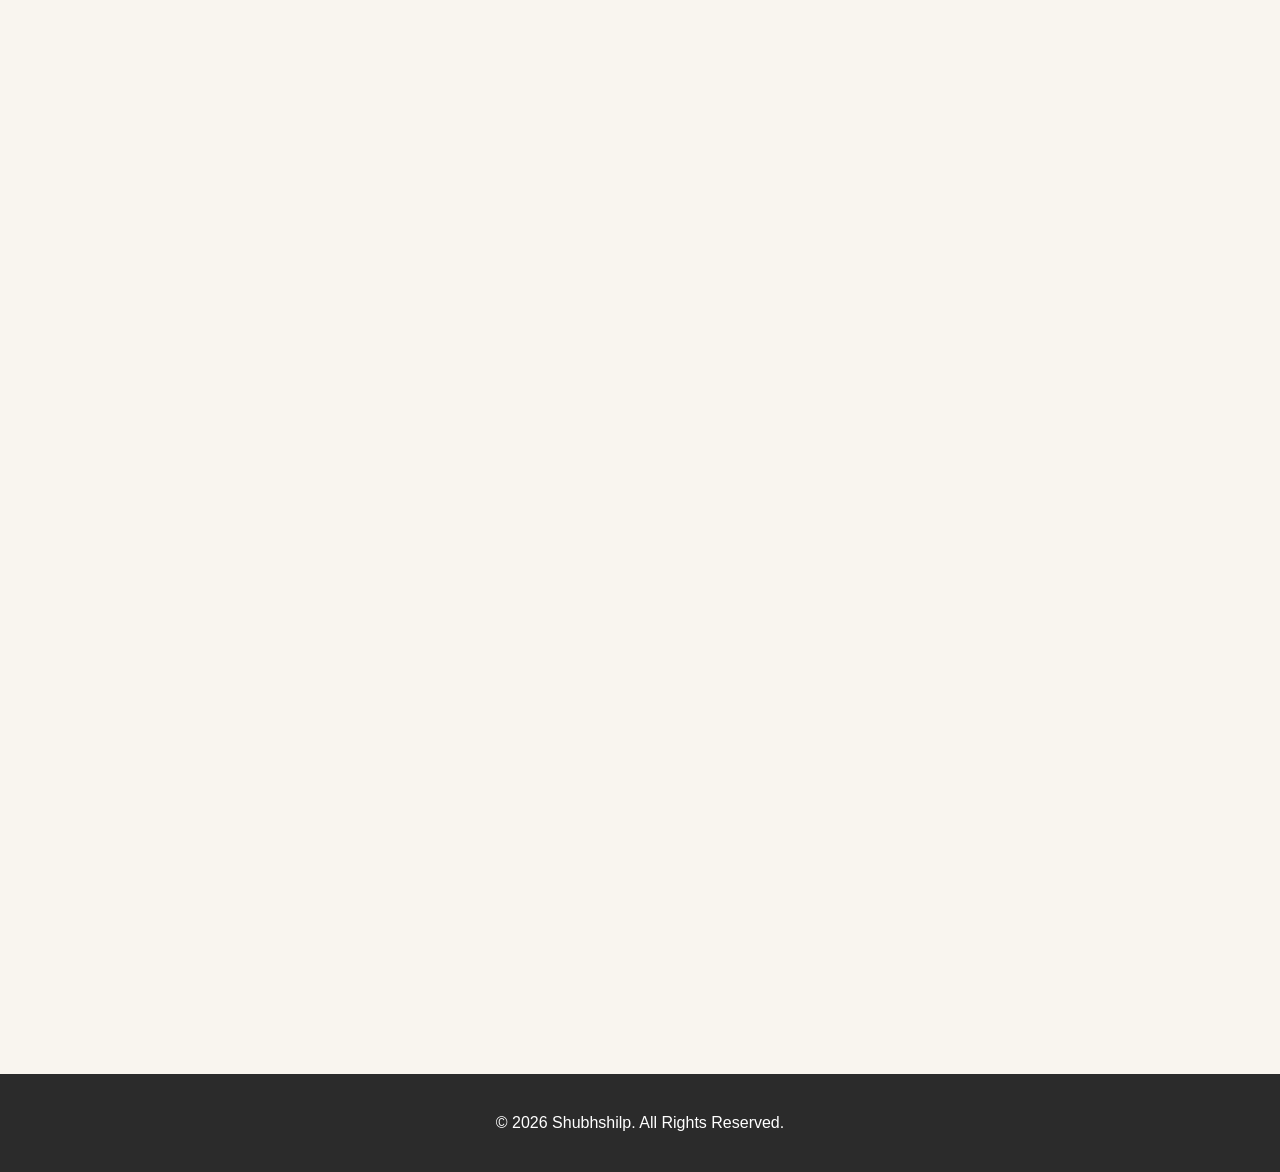
==== commit 7da74a41: "Update index.html" ====
--- a/index.html
+++ b/index.html
@@ -172,7 +172,91 @@
 <li>✔ Perfect for Gifting</li>
 </ul>
 </section>
-
+<section id="collections">
+
+<div class="section-title">
+<h5>Our Collections</h5>
+<h2>Discover Our Signature Designs</h2>
+</div>
+
+<div class="collection-grid">
+
+<div class="collection-card">
+<img src="images/product1.jpg" alt="Lotus Collection">
+<h3>Lotus Collection</h3>
+<p>Elegant lotus-inspired handcrafted watches.</p>
+</div>
+
+<div class="collection-card">
+<img src="images/product2.jpg" alt="Peacock Collection">
+<h3>Peacock Collection</h3>
+<p>Traditional Kashmiri peacock artistry.</p>
+</div>
+
+<div class="collection-card">
+<img src="images/product3.jpg" alt="Floral Collection">
+<h3>Floral Collection</h3>
+<p>Beautiful floral handmade designs.</p>
+</div>
+
+<div class="collection-card">
+<img src="images/product4.jpg" alt="Festival Collection">
+<h3>Festival Collection</h3>
+<p>Perfect for festive gifting.</p>
+</div>
+
+</div>
+
+</section>
+
+<section id="products">
+
+<div class="section-title">
+<h5>Best Sellers</h5>
+<h2>Featured Handmade Watches</h2>
+</div>
+
+<div class="products-grid">
+
+<div class="product-card">
+<img src="images/product1.jpg" alt="">
+<h3>Neelkamal Heritage</h3>
+<p>Premium handcrafted floral watch.</p>
+<a href="https://wa.me/919084887226" class="buy-btn">
+Order on WhatsApp
+</a>
+</div>
+
+<div class="product-card">
+<img src="images/product2.jpg" alt="">
+<h3>Gulnaar Royale</h3>
+<p>Inspired by Kashmiri heritage.</p>
+<a href="https://wa.me/919084887226" class="buy-btn">
+Order on WhatsApp
+</a>
+</div>
+
+<div class="product-card">
+<img src="images/product3.jpg" alt="">
+<h3>Gulabi Noor</h3>
+<p>Elegant handcrafted festive watch.</p>
+<a href="https://wa.me/919084887226" class="buy-btn">
+Order on WhatsApp
+</a>
+</div>
+
+<div class="product-card">
+<img src="images/product4.jpg" alt="">
+<h3>Phool Heritage</h3>
+<p>Timeless floral craftsmanship.</p>
+<a href="https://wa.me/919084887226" class="buy-btn">
+Order on WhatsApp
+</a>
+</div>
+
+</div>
+
+</section>
 <section id="collections">
 <h2>Featured Collection</h2>
 <div class="cards">
@@ -184,6 +268,94 @@
 </section>
 
 <section id="products">
+  <section id="reviews">
+
+<div class="section-title">
+<h5>Customer Reviews</h5>
+<h2>What Our Customers Say</h2>
+</div>
+
+<div class="review-grid">
+
+<div class="review-card">
+★★★★★
+<p>
+Beautiful craftsmanship! The watch looks even better in person.
+</p>
+<h4>— Happy Customer</h4>
+</div>
+
+<div class="review-card">
+★★★★★
+<p>
+Perfect gift for festivals. Elegant design and premium quality.
+</p>
+<h4>— Happy Customer</h4>
+</div>
+
+<div class="review-card">
+★★★★★
+<p>
+Amazing handmade work. Highly recommended.
+</p>
+<h4>— Happy Customer</h4>
+</div>
+
+</div>
+
+</section>
+
+<section id="contact">
+
+<div class="section-title">
+<h5>Contact Us</h5>
+<h2>Let's Connect</h2>
+</div>
+
+<div class="contact-box">
+
+<p>📍 Amroha, Uttar Pradesh</p>
+
+<p>📞 +91 90848 87226</p>
+
+<p>✉️ shubhshilp7226@gmail.com</p>
+
+<p>
+📷 Instagram:
+<a href="https://instagram.com/shubhshilp" target="_blank">
+@shubhshilp
+</a>
+</p>
+
+<a href="https://wa.me/919084887226"
+class="primary-btn">
+Order on WhatsApp
+</a>
+
+</div>
+
+</section>
+
+<footer>
+
+<div class="footer-content">
+
+<h2>Shubhshilp</h2>
+
+<p>
+Where Every Craft Tells a Story
+</p>
+
+<p>
+© 2026 Shubhshilp. All Rights Reserved.
+</p>
+
+</div>
+
+</footer>
+
+</body>
+</html>
 <h2>Best Sellers</h2>
 <div class="cards">
 <div class="card"><h3>Neelkamal Heritage Watch</h3><p>Elegant handcrafted floral design.</p><a href="https://wa.me/919084887226">Order on WhatsApp</a></div>
